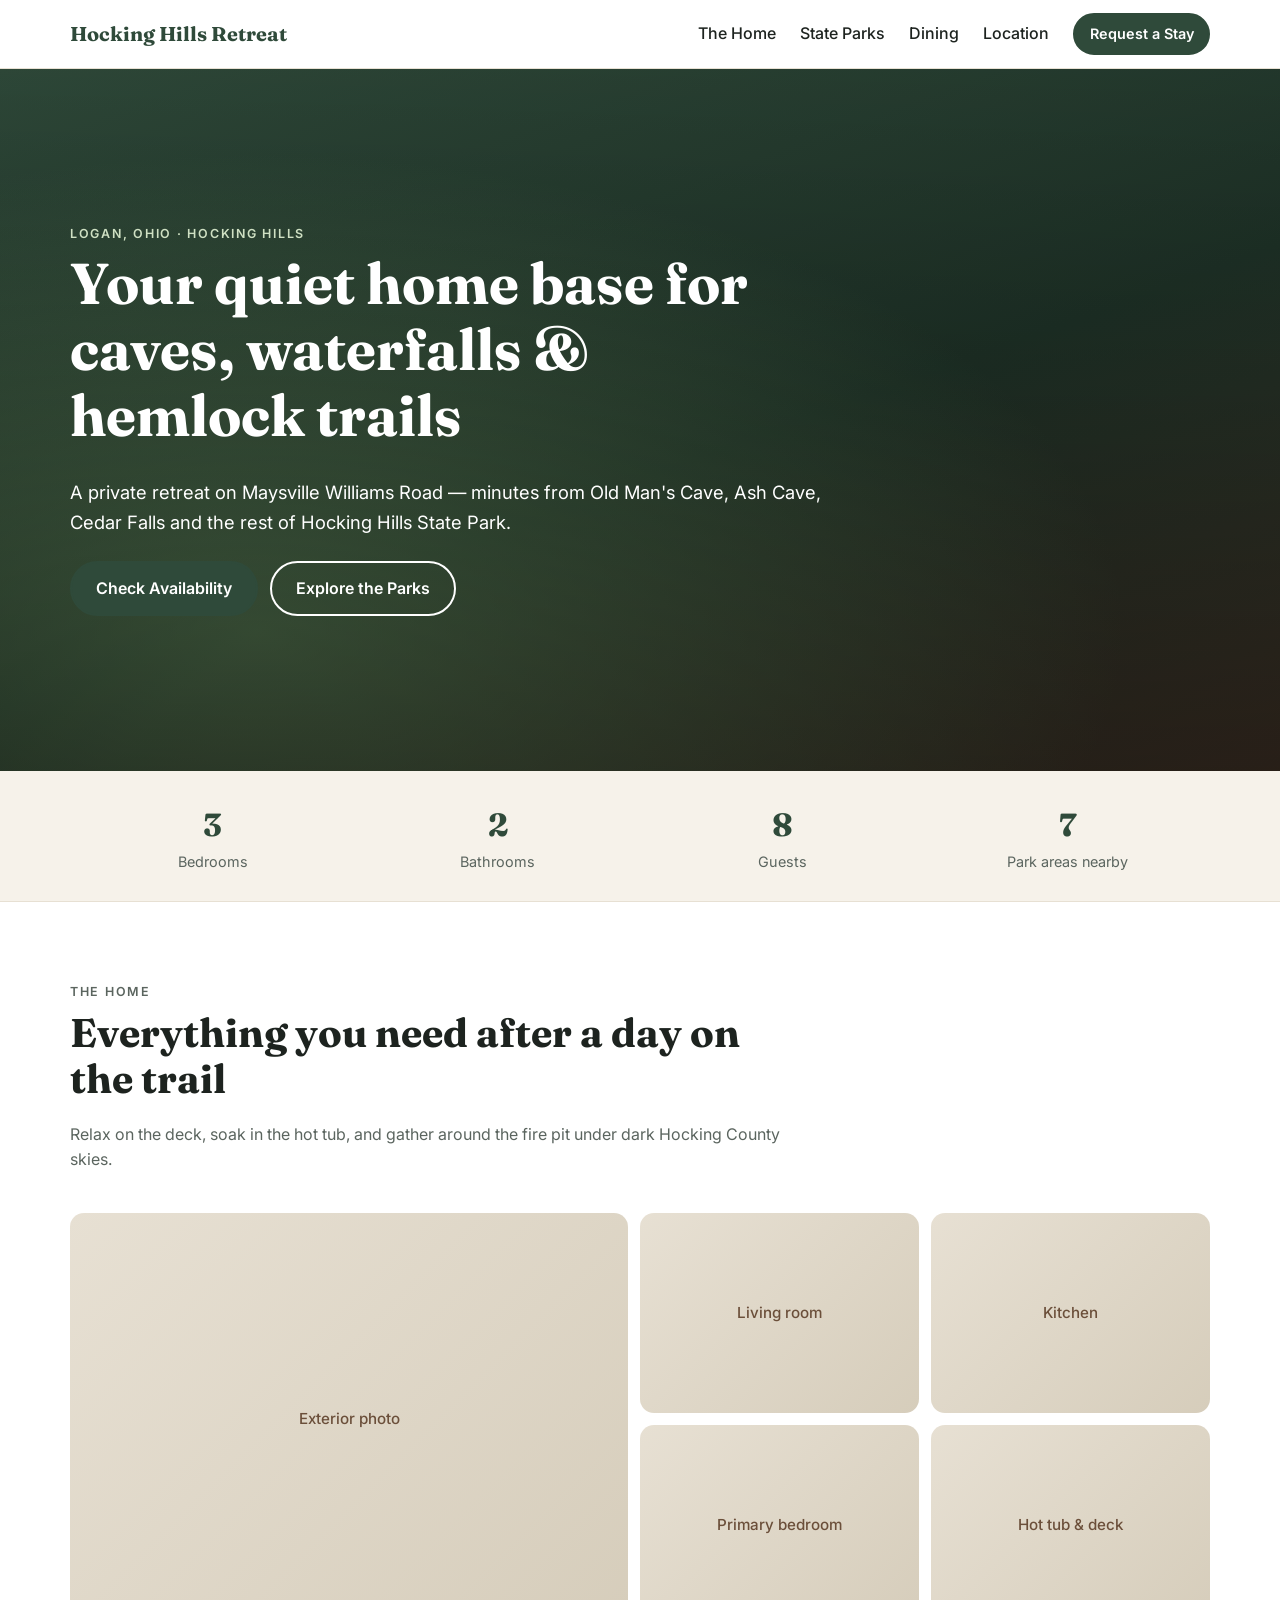
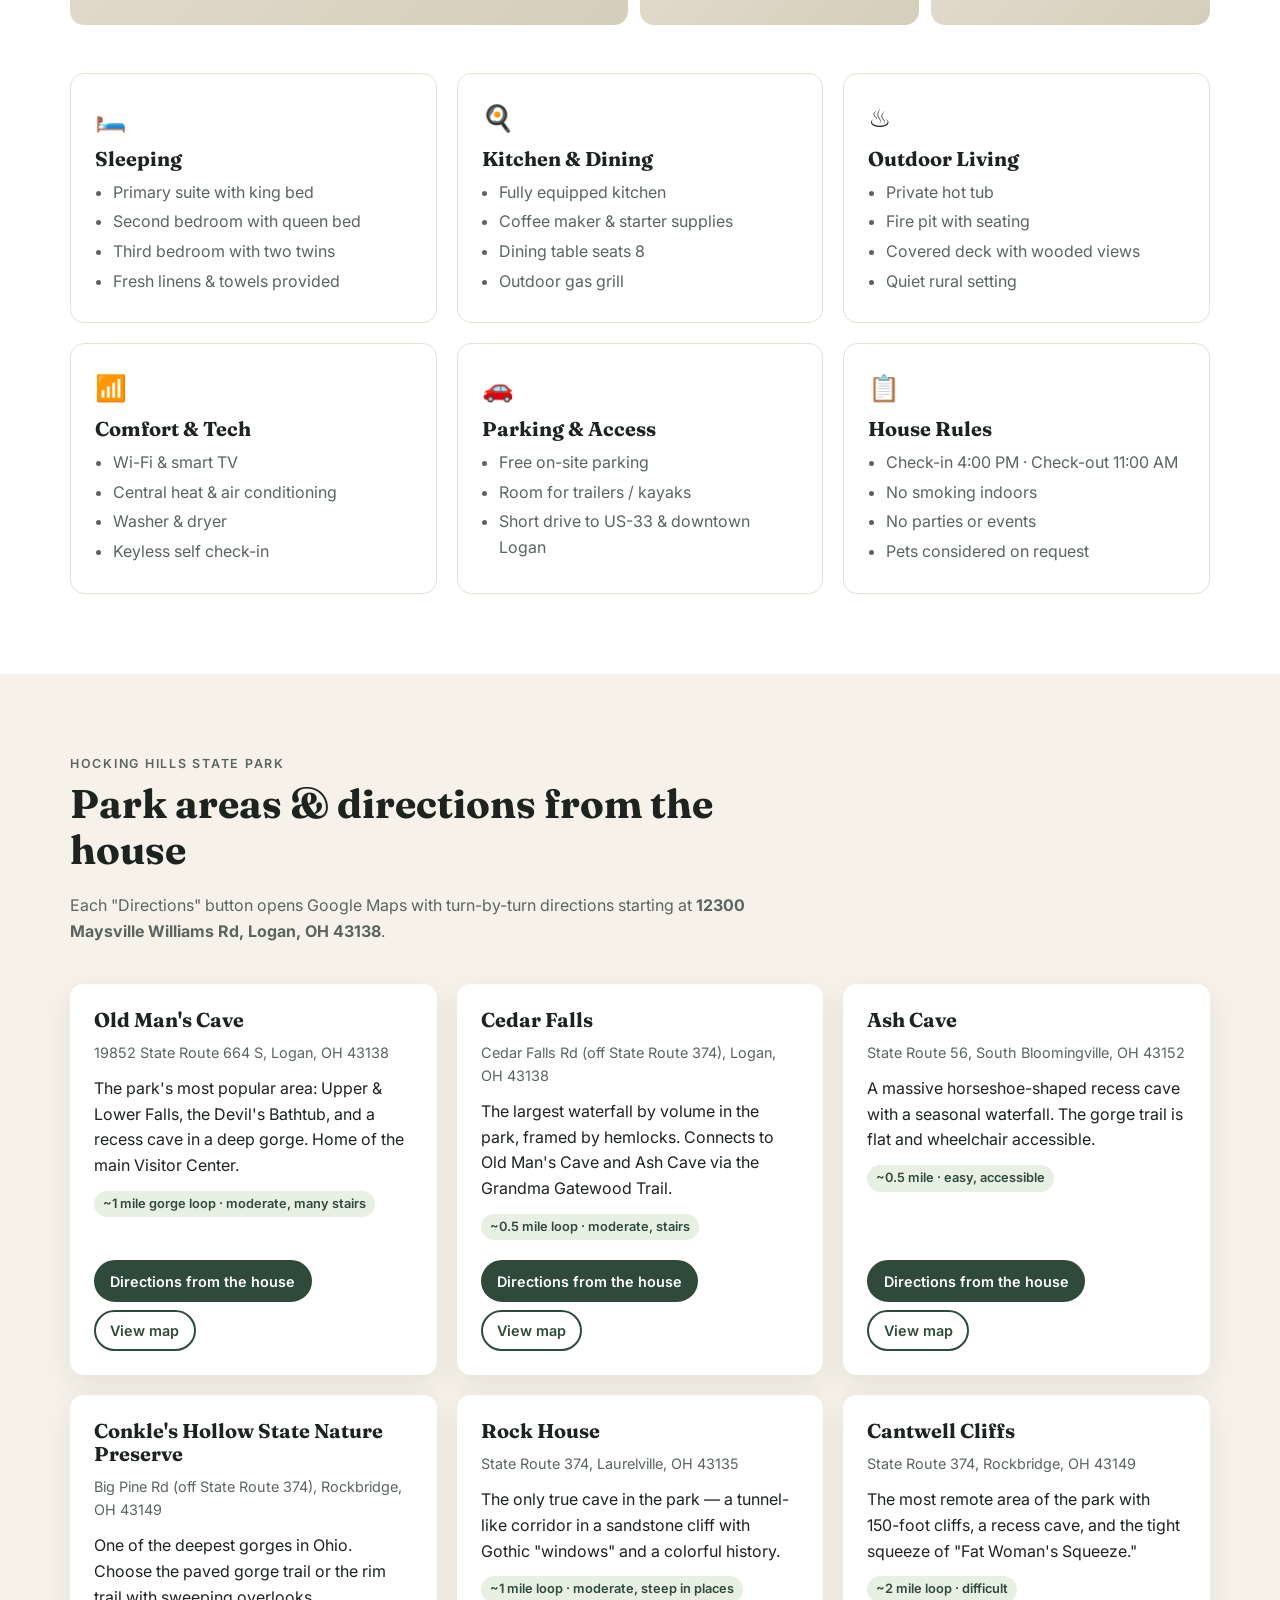
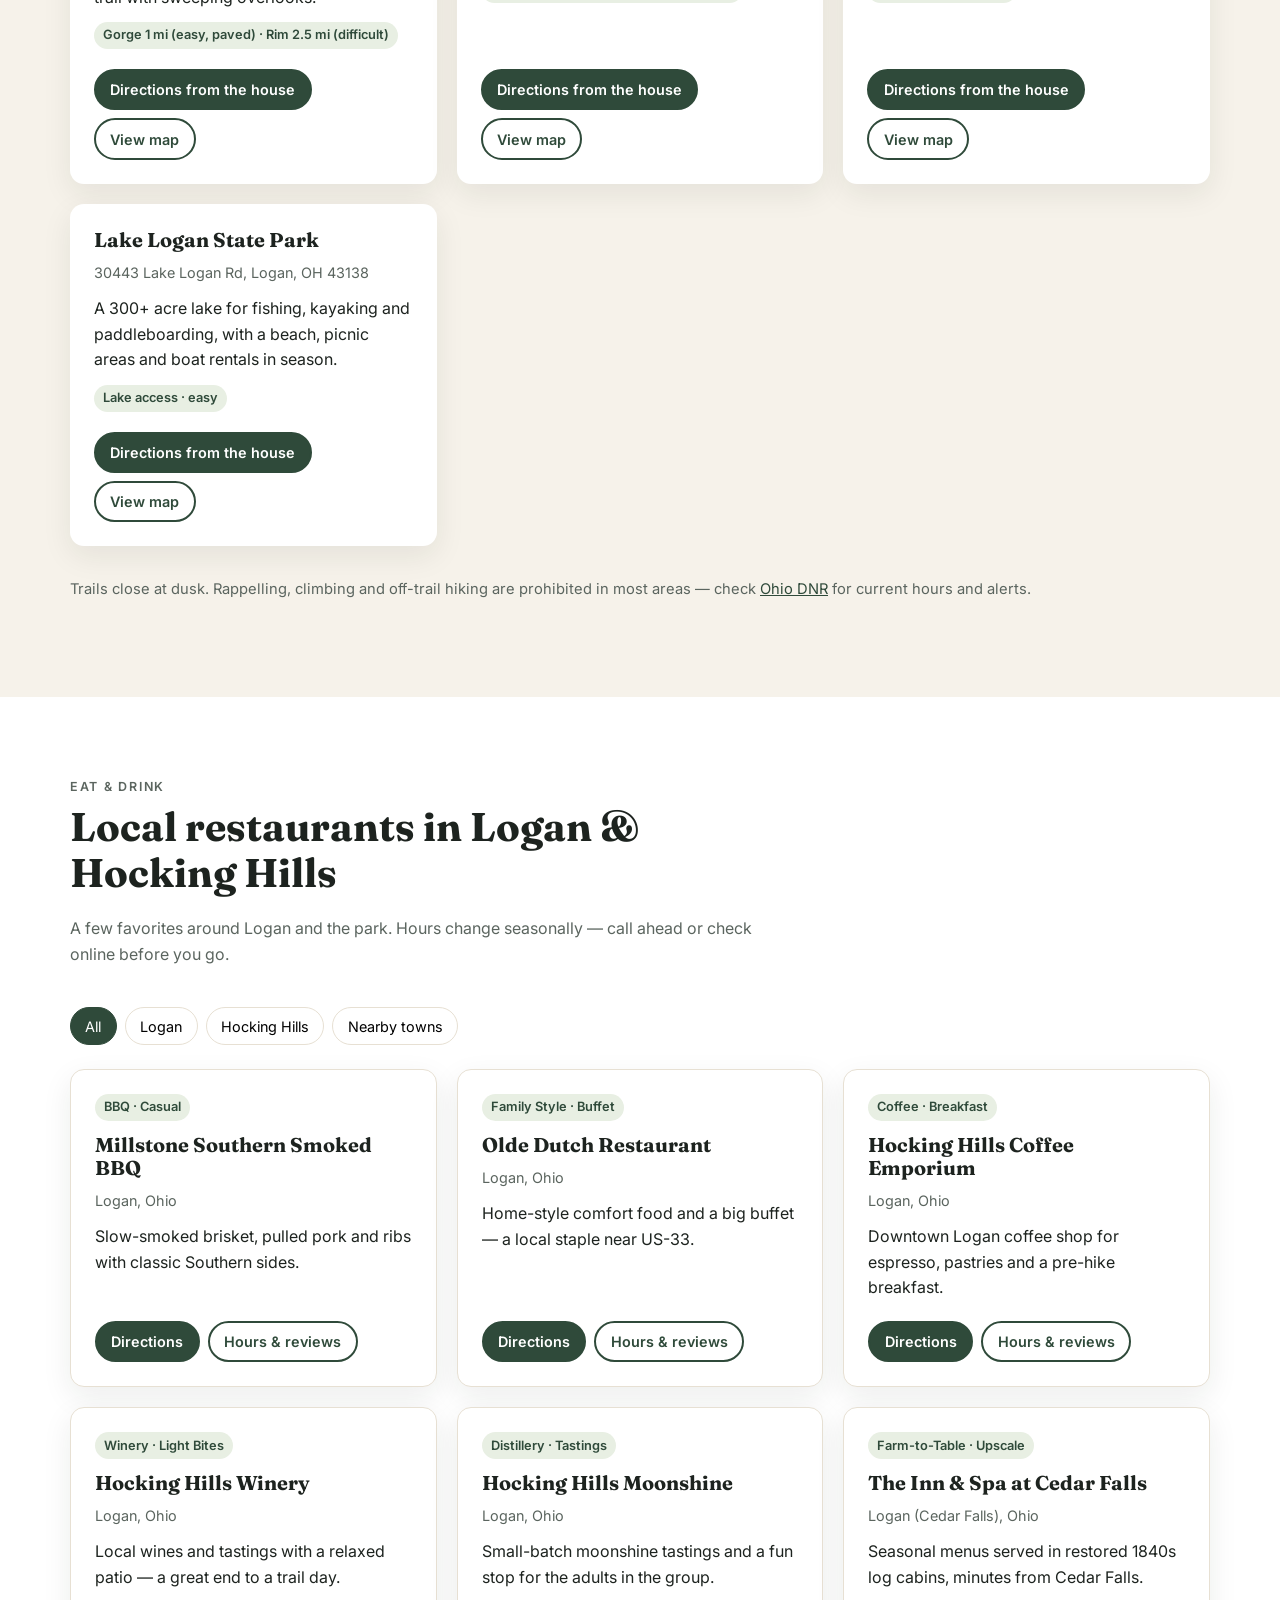
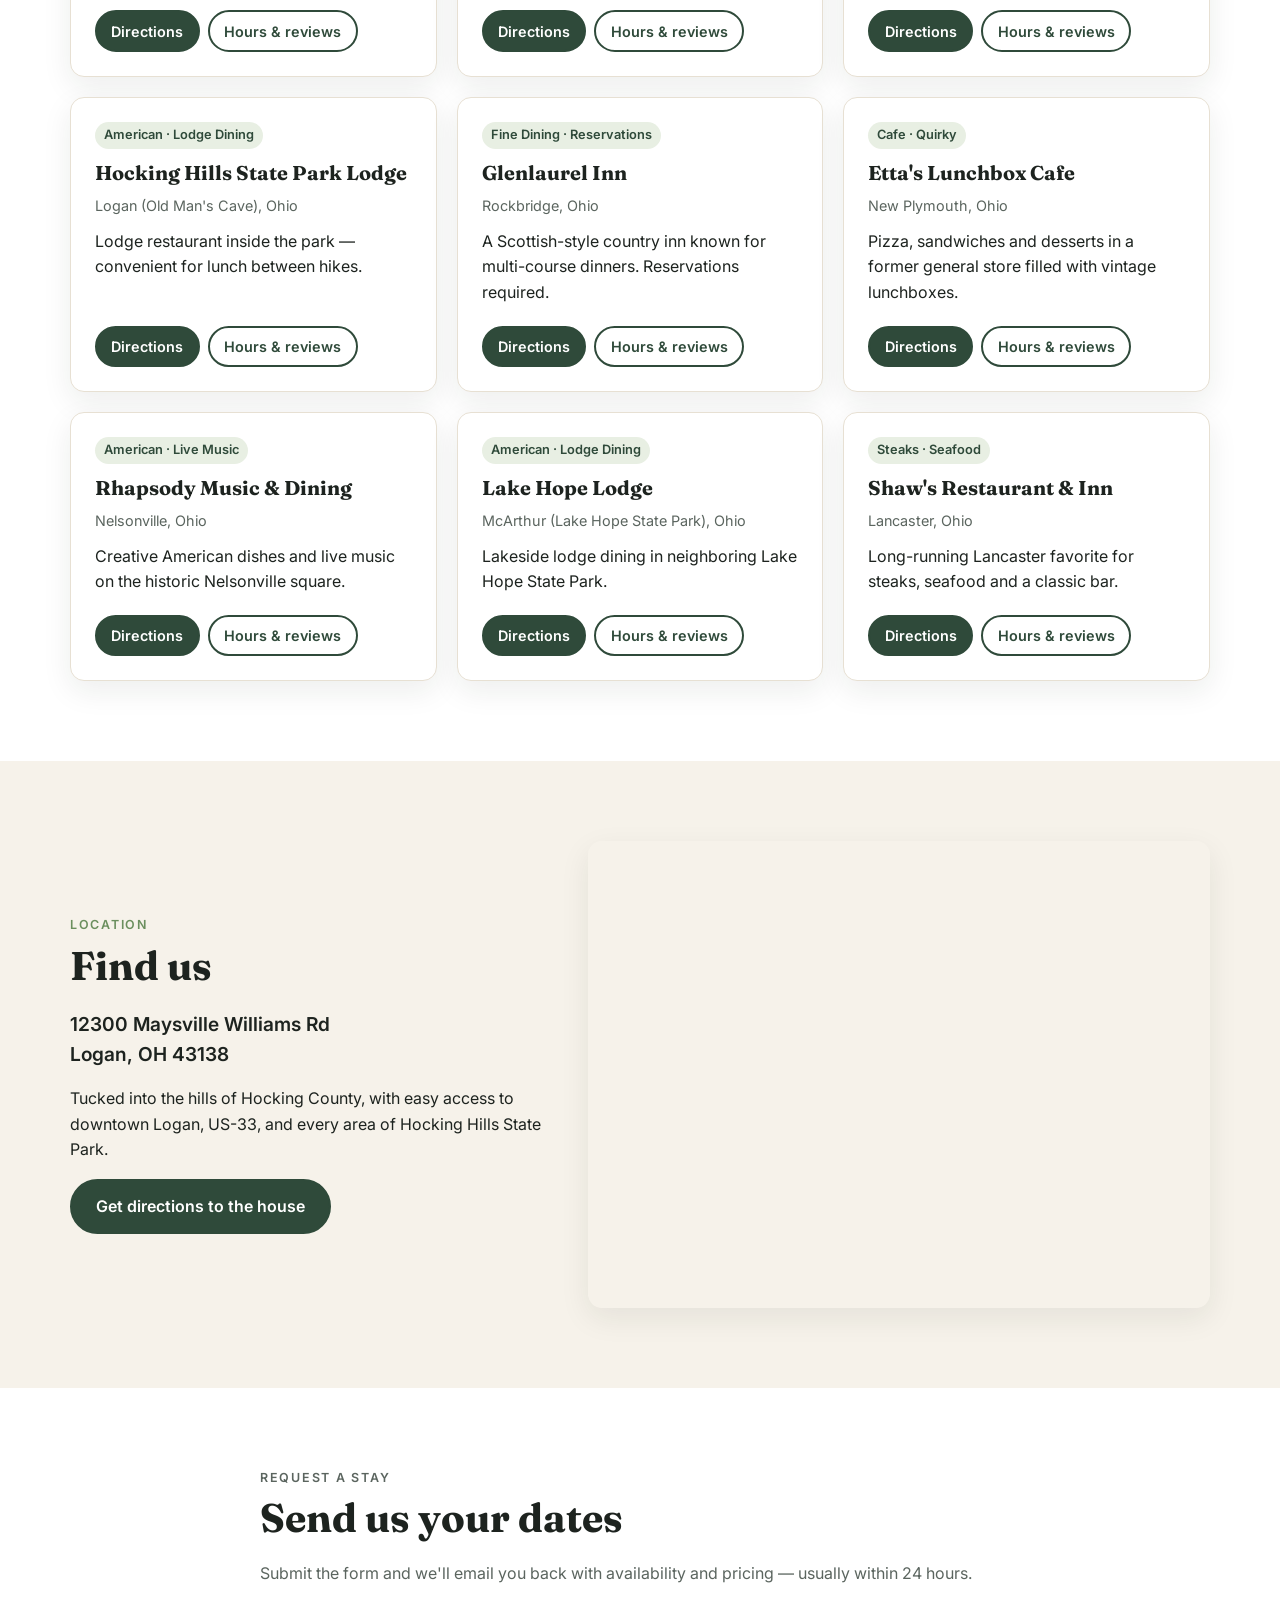
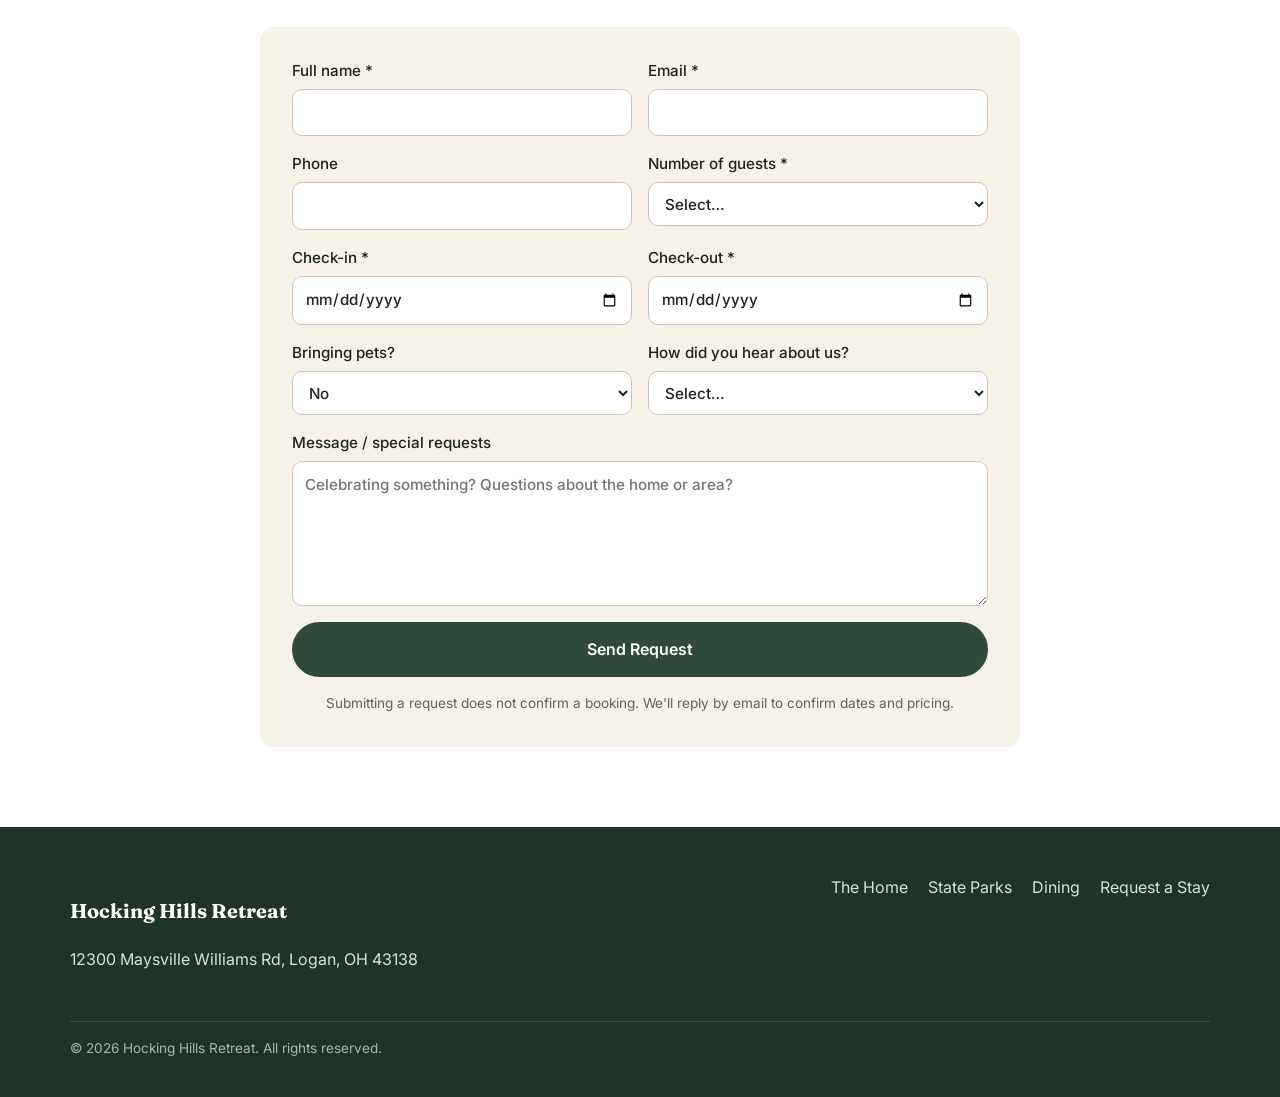
==== index.html @ 0c716efc "Build base short-term rental website for Hocking Hills home Static site with home features, email st" ====
<!DOCTYPE html>
<html lang="en">
<head>
  <meta charset="UTF-8" />
  <meta name="viewport" content="width=device-width, initial-scale=1.0" />
  <title>Hocking Hills Retreat | Short-Term Rental in Logan, Ohio</title>
  <meta name="description" content="A private short-term rental home in Logan, Ohio, minutes from Hocking Hills State Park. See home features, local restaurants, park directions, and request your stay." />
  <link rel="preconnect" href="https://fonts.googleapis.com" />
  <link rel="preconnect" href="https://fonts.gstatic.com" crossorigin />
  <link href="https://fonts.googleapis.com/css2?family=Fraunces:opsz,wght@9..144,500;9..144,700&family=Inter:wght@400;500;600&display=swap" rel="stylesheet" />
  <link rel="stylesheet" href="css/styles.css" />
</head>
<body>

  <!-- ===== Header / Nav ===== -->
  <header class="site-header">
    <div class="container nav-wrap">
      <a href="#top" class="brand">Hocking Hills Retreat</a>
      <button class="nav-toggle" aria-label="Open menu" aria-expanded="false" aria-controls="site-nav">
        <span></span><span></span><span></span>
      </button>
      <nav id="site-nav" class="site-nav">
        <a href="#features">The Home</a>
        <a href="#parks">State Parks</a>
        <a href="#dining">Dining</a>
        <a href="#location">Location</a>
        <a href="#request" class="btn btn-small">Request a Stay</a>
      </nav>
    </div>
  </header>

  <main id="top">

    <!-- ===== Hero ===== -->
    <section class="hero">
      <div class="hero-overlay"></div>
      <div class="container hero-content">
        <p class="eyebrow">Logan, Ohio &middot; Hocking Hills</p>
        <h1>Your quiet home base for caves, waterfalls &amp; hemlock trails</h1>
        <p class="lead">A private retreat on Maysville Williams Road &mdash; minutes from Old Man's Cave, Ash Cave, Cedar Falls and the rest of Hocking Hills State Park.</p>
        <div class="hero-actions">
          <a href="#request" class="btn">Check Availability</a>
          <a href="#parks" class="btn btn-outline">Explore the Parks</a>
        </div>
      </div>
    </section>

    <!-- ===== Quick Facts ===== -->
    <section class="quick-facts">
      <div class="container facts-grid">
        <div class="fact"><span class="fact-num">3</span><span class="fact-label">Bedrooms</span></div>
        <div class="fact"><span class="fact-num">2</span><span class="fact-label">Bathrooms</span></div>
        <div class="fact"><span class="fact-num">8</span><span class="fact-label">Guests</span></div>
        <div class="fact"><span class="fact-num">7</span><span class="fact-label">Park areas nearby</span></div>
      </div>
    </section>

    <!-- ===== Home Features ===== -->
    <section id="features" class="section">
      <div class="container">
        <div class="section-head">
          <p class="eyebrow">The Home</p>
          <h2>Everything you need after a day on the trail</h2>
          <p>Relax on the deck, soak in the hot tub, and gather around the fire pit under dark Hocking County skies.</p>
        </div>

        <div class="gallery">
          <figure class="gallery-item g-large"><div class="ph">Exterior photo</div></figure>
          <figure class="gallery-item"><div class="ph">Living room</div></figure>
          <figure class="gallery-item"><div class="ph">Kitchen</div></figure>
          <figure class="gallery-item"><div class="ph">Primary bedroom</div></figure>
          <figure class="gallery-item"><div class="ph">Hot tub &amp; deck</div></figure>
        </div>

        <div class="features-grid">
          <article class="feature-card">
            <div class="icon" aria-hidden="true">🛏️</div>
            <h3>Sleeping</h3>
            <ul>
              <li>Primary suite with king bed</li>
              <li>Second bedroom with queen bed</li>
              <li>Third bedroom with two twins</li>
              <li>Fresh linens &amp; towels provided</li>
            </ul>
          </article>
          <article class="feature-card">
            <div class="icon" aria-hidden="true">🍳</div>
            <h3>Kitchen &amp; Dining</h3>
            <ul>
              <li>Fully equipped kitchen</li>
              <li>Coffee maker &amp; starter supplies</li>
              <li>Dining table seats 8</li>
              <li>Outdoor gas grill</li>
            </ul>
          </article>
          <article class="feature-card">
            <div class="icon" aria-hidden="true">♨️</div>
            <h3>Outdoor Living</h3>
            <ul>
              <li>Private hot tub</li>
              <li>Fire pit with seating</li>
              <li>Covered deck with wooded views</li>
              <li>Quiet rural setting</li>
            </ul>
          </article>
          <article class="feature-card">
            <div class="icon" aria-hidden="true">📶</div>
            <h3>Comfort &amp; Tech</h3>
            <ul>
              <li>Wi-Fi &amp; smart TV</li>
              <li>Central heat &amp; air conditioning</li>
              <li>Washer &amp; dryer</li>
              <li>Keyless self check-in</li>
            </ul>
          </article>
          <article class="feature-card">
            <div class="icon" aria-hidden="true">🚗</div>
            <h3>Parking &amp; Access</h3>
            <ul>
              <li>Free on-site parking</li>
              <li>Room for trailers / kayaks</li>
              <li>Short drive to US-33 &amp; downtown Logan</li>
            </ul>
          </article>
          <article class="feature-card">
            <div class="icon" aria-hidden="true">📋</div>
            <h3>House Rules</h3>
            <ul>
              <li>Check-in 4:00 PM &middot; Check-out 11:00 AM</li>
              <li>No smoking indoors</li>
              <li>No parties or events</li>
              <li>Pets considered on request</li>
            </ul>
          </article>
        </div>
      </div>
    </section>

    <!-- ===== State Parks ===== -->
    <section id="parks" class="section section-alt">
      <div class="container">
        <div class="section-head">
          <p class="eyebrow">Hocking Hills State Park</p>
          <h2>Park areas &amp; directions from the house</h2>
          <p>Each "Directions" button opens Google Maps with turn-by-turn directions starting at <strong>12300 Maysville Williams Rd, Logan, OH 43138</strong>.</p>
        </div>

        <div class="cards-grid" id="parks-list">
          <!-- Populated by js/main.js from the PARKS list -->
        </div>

        <p class="note">Trails close at dusk. Rappelling, climbing and off-trail hiking are prohibited in most areas &mdash; check <a href="https://ohiodnr.gov/go-and-do/plan-a-visit/find-a-property/hocking-hills-state-park" target="_blank" rel="noopener">Ohio DNR</a> for current hours and alerts.</p>
      </div>
    </section>

    <!-- ===== Restaurants ===== -->
    <section id="dining" class="section">
      <div class="container">
        <div class="section-head">
          <p class="eyebrow">Eat &amp; Drink</p>
          <h2>Local restaurants in Logan &amp; Hocking Hills</h2>
          <p>A few favorites around Logan and the park. Hours change seasonally &mdash; call ahead or check online before you go.</p>
        </div>

        <div class="filter-bar" role="group" aria-label="Filter restaurants by area">
          <button class="chip active" data-filter="all">All</button>
          <button class="chip" data-filter="logan">Logan</button>
          <button class="chip" data-filter="hocking">Hocking Hills</button>
          <button class="chip" data-filter="nearby">Nearby towns</button>
        </div>

        <div class="cards-grid" id="dining-list">
          <!-- Populated by js/main.js from the RESTAURANTS list -->
        </div>
      </div>
    </section>

    <!-- ===== Location ===== -->
    <section id="location" class="section section-alt">
      <div class="container location-grid">
        <div>
          <p class="eyebrow">Location</p>
          <h2>Find us</h2>
          <address class="address">
            12300 Maysville Williams Rd<br />
            Logan, OH 43138
          </address>
          <p>Tucked into the hills of Hocking County, with easy access to downtown Logan, US-33, and every area of Hocking Hills State Park.</p>
          <a class="btn" target="_blank" rel="noopener"
             href="https://www.google.com/maps/dir/?api=1&destination=12300+Maysville+Williams+Rd,+Logan,+OH+43138">
            Get directions to the house
          </a>
        </div>
        <div class="map-wrap">
          <iframe
            title="Map of 12300 Maysville Williams Rd, Logan, OH 43138"
            src="https://maps.google.com/maps?q=12300%20Maysville%20Williams%20Rd%2C%20Logan%2C%20OH%2043138&z=12&output=embed"
            loading="lazy" referrerpolicy="no-referrer-when-downgrade" allowfullscreen></iframe>
        </div>
      </div>
    </section>

    <!-- ===== Booking Request Form ===== -->
    <section id="request" class="section">
      <div class="container narrow">
        <div class="section-head">
          <p class="eyebrow">Request a Stay</p>
          <h2>Send us your dates</h2>
          <p>Submit the form and we'll email you back with availability and pricing &mdash; usually within 24 hours.</p>
        </div>

        <!--
          Email delivery uses FormSubmit (https://formsubmit.co) — no server required.
          Replace YOUR_EMAIL@example.com below with the address that should receive requests.
          The first submission triggers a one-time confirmation email from FormSubmit to activate it.
        -->
        <form id="request-form" class="request-form"
              action="https://formsubmit.co/YOUR_EMAIL@example.com" method="POST" novalidate>
          <input type="hidden" name="_subject" value="New stay request — Hocking Hills Retreat" />
          <input type="hidden" name="_template" value="table" />
          <input type="hidden" name="_captcha" value="true" />
          <input type="hidden" name="_next" id="next-url" value="" />
          <input type="text" name="_honey" class="honey" tabindex="-1" autocomplete="off" aria-hidden="true" />

          <div class="form-row">
            <label>Full name *
              <input type="text" name="name" required autocomplete="name" />
            </label>
            <label>Email *
              <input type="email" name="email" required autocomplete="email" />
            </label>
          </div>

          <div class="form-row">
            <label>Phone
              <input type="tel" name="phone" autocomplete="tel" />
            </label>
            <label>Number of guests *
              <select name="guests" required>
                <option value="">Select…</option>
                <option>1</option><option>2</option><option>3</option><option>4</option>
                <option>5</option><option>6</option><option>7</option><option>8</option>
              </select>
            </label>
          </div>

          <div class="form-row">
            <label>Check-in *
              <input type="date" name="check_in" id="check-in" required />
            </label>
            <label>Check-out *
              <input type="date" name="check_out" id="check-out" required />
            </label>
          </div>

          <div class="form-row">
            <label>Bringing pets?
              <select name="pets">
                <option>No</option>
                <option>Yes</option>
              </select>
            </label>
            <label>How did you hear about us?
              <select name="referral">
                <option value="">Select…</option>
                <option>Airbnb</option>
                <option>VRBO</option>
                <option>Google</option>
                <option>Friend / family</option>
                <option>Returning guest</option>
                <option>Other</option>
              </select>
            </label>
          </div>

          <label>Message / special requests
            <textarea name="message" rows="5" placeholder="Celebrating something? Questions about the home or area?"></textarea>
          </label>

          <p class="form-error" id="form-error" role="alert" hidden></p>
          <button type="submit" class="btn btn-block">Send Request</button>
          <p class="form-fine">Submitting a request does not confirm a booking. We'll reply by email to confirm dates and pricing.</p>
        </form>
      </div>
    </section>

  </main>

  <footer class="site-footer">
    <div class="container footer-grid">
      <div>
        <p class="brand">Hocking Hills Retreat</p>
        <p>12300 Maysville Williams Rd, Logan, OH 43138</p>
      </div>
      <div class="footer-links">
        <a href="#features">The Home</a>
        <a href="#parks">State Parks</a>
        <a href="#dining">Dining</a>
        <a href="#request">Request a Stay</a>
      </div>
    </div>
    <p class="copyright container">&copy; <span id="year"></span> Hocking Hills Retreat. All rights reserved.</p>
  </footer>

  <script src="js/main.js"></script>
</body>
</html>
---- css/styles.css ----
/* ==========================================================
   Hocking Hills Retreat — styles
   ========================================================== */
:root {
  --forest: #2f4a3a;
  --forest-dark: #1f3328;
  --moss: #6b8f5e;
  --sand: #f6f2ea;
  --stone: #e7e0d3;
  --bark: #6b4f3a;
  --ink: #1d231f;
  --muted: #5b655f;
  --white: #ffffff;
  --radius: 14px;
  --shadow: 0 10px 30px rgba(20, 35, 25, 0.08);
  --font-head: 'Fraunces', Georgia, serif;
  --font-body: 'Inter', system-ui, -apple-system, Segoe UI, Roboto, sans-serif;
}

*, *::before, *::after { box-sizing: border-box; }
html { scroll-behavior: smooth; scroll-padding-top: 76px; }
body {
  margin: 0;
  font-family: var(--font-body);
  color: var(--ink);
  background: var(--white);
  line-height: 1.6;
  -webkit-font-smoothing: antialiased;
}
img { max-width: 100%; display: block; }
a { color: var(--forest); }
h1, h2, h3 { font-family: var(--font-head); line-height: 1.15; margin: 0 0 0.5em; }
h1 { font-size: clamp(2.1rem, 5vw, 3.6rem); }
h2 { font-size: clamp(1.7rem, 3.5vw, 2.5rem); }
h3 { font-size: 1.25rem; }
[hidden] { display: none !important; }

.container { width: min(1140px, 100% - 32px); margin-inline: auto; }
.narrow { width: min(760px, 100% - 32px); }

.eyebrow {
  text-transform: uppercase;
  letter-spacing: 0.14em;
  font-size: 0.78rem;
  font-weight: 600;
  color: var(--moss);
  margin: 0 0 0.6em;
}
.lead { font-size: 1.15rem; }

/* ---------- Buttons ---------- */
.btn {
  display: inline-block;
  background: var(--forest);
  color: var(--white);
  border: 2px solid var(--forest);
  padding: 0.8em 1.5em;
  border-radius: 999px;
  font-weight: 600;
  text-decoration: none;
  cursor: pointer;
  font: inherit;
  font-weight: 600;
  transition: background 0.2s, color 0.2s, transform 0.2s;
}
.btn:hover { background: var(--forest-dark); border-color: var(--forest-dark); transform: translateY(-1px); }
.btn-outline { background: transparent; color: var(--forest); }
.btn-outline:hover { background: var(--forest); color: var(--white); }
.btn-small { padding: 0.5em 1em; font-size: 0.9rem; }
.btn-block { width: 100%; }

/* ---------- Header ---------- */
.site-header {
  position: sticky;
  top: 0;
  z-index: 50;
  background: rgba(255, 255, 255, 0.95);
  backdrop-filter: blur(8px);
  border-bottom: 1px solid var(--stone);
}
.nav-wrap { display: flex; align-items: center; justify-content: space-between; height: 68px; }
.brand { font-family: var(--font-head); font-weight: 700; font-size: 1.25rem; color: var(--forest); text-decoration: none; }
.site-nav { display: flex; align-items: center; gap: 1.5rem; }
.site-nav a:not(.btn) { color: var(--ink); text-decoration: none; font-weight: 500; }
.site-nav a:not(.btn):hover { color: var(--moss); }
.site-nav .btn { color: var(--white); }

.nav-toggle { display: none; background: none; border: 0; padding: 8px; cursor: pointer; }
.nav-toggle span { display: block; width: 24px; height: 2px; background: var(--ink); margin: 5px 0; }

/* ---------- Hero ---------- */
.hero {
  position: relative;
  min-height: 78vh;
  display: flex;
  align-items: center;
  color: var(--white);
  /* Replace with a real photo: background-image: url('../images/hero.jpg'); */
  background:
    radial-gradient(ellipse at 20% 80%, rgba(107, 143, 94, 0.55), transparent 60%),
    linear-gradient(160deg, #2f4a3a 0%, #1f3328 55%, #3d2f24 100%);
  background-size: cover;
  background-position: center;
}
.hero-overlay { position: absolute; inset: 0; background: linear-gradient(to top, rgba(0,0,0,0.35), rgba(0,0,0,0.05)); }
.hero-content { position: relative; padding: 5rem 0; max-width: 760px; margin-left: max(16px, calc((100% - 1140px) / 2)); }
.hero .eyebrow { color: #cfe0c3; }
.hero-actions { display: flex; flex-wrap: wrap; gap: 0.75rem; margin-top: 1.5rem; }
.hero .btn-outline { color: var(--white); border-color: var(--white); }
.hero .btn-outline:hover { background: var(--white); color: var(--forest); }

/* ---------- Quick facts ---------- */
.quick-facts { background: var(--sand); border-bottom: 1px solid var(--stone); }
.facts-grid { display: grid; grid-template-columns: repeat(4, 1fr); text-align: center; padding: 1.75rem 0; }
.fact { display: flex; flex-direction: column; }
.fact-num { font-family: var(--font-head); font-size: 2rem; font-weight: 700; color: var(--forest); }
.fact-label { color: var(--muted); font-size: 0.9rem; }

/* ---------- Sections ---------- */
.section { padding: 5rem 0; }
.section-alt { background: var(--sand); }
.section-head { max-width: 720px; margin-bottom: 2.5rem; }
.section-head p { color: var(--muted); }

/* ---------- Gallery ---------- */
.gallery {
  display: grid;
  grid-template-columns: 2fr 1fr 1fr;
  grid-template-rows: 200px 200px;
  gap: 12px;
  margin-bottom: 3rem;
}
.gallery-item { margin: 0; border-radius: var(--radius); overflow: hidden; }
.gallery-item img { width: 100%; height: 100%; object-fit: cover; }
.g-large { grid-row: span 2; }
.ph {
  height: 100%;
  display: grid;
  place-items: center;
  background: linear-gradient(135deg, var(--stone), #d6cdbb);
  color: var(--bark);
  font-weight: 500;
  font-size: 0.95rem;
}

/* ---------- Features ---------- */
.features-grid { display: grid; grid-template-columns: repeat(3, 1fr); gap: 1.25rem; }
.feature-card {
  background: var(--white);
  border: 1px solid var(--stone);
  border-radius: var(--radius);
  padding: 1.5rem;
}
.feature-card .icon { font-size: 1.6rem; margin-bottom: 0.5rem; }
.feature-card ul { margin: 0; padding-left: 1.1rem; color: var(--muted); }
.feature-card li { margin: 0.25rem 0; }

/* ---------- Cards (parks + dining) ---------- */
.cards-grid { display: grid; grid-template-columns: repeat(auto-fill, minmax(300px, 1fr)); gap: 1.25rem; }
.card {
  background: var(--white);
  border-radius: var(--radius);
  padding: 1.5rem;
  box-shadow: var(--shadow);
  display: flex;
  flex-direction: column;
}
.card p { margin: 0 0 0.75rem; }
.card-meta { color: var(--muted); font-size: 0.9rem; }
.card-tag {
  align-self: flex-start;
  background: #e8efe3;
  color: var(--forest);
  font-size: 0.8rem;
  font-weight: 600;
  padding: 0.25em 0.7em;
  border-radius: 999px;
}
.card-actions { margin-top: auto; display: flex; flex-wrap: wrap; gap: 0.5rem; padding-top: 0.5rem; }
#dining .card { border: 1px solid var(--stone); }
.note { margin-top: 2rem; color: var(--muted); font-size: 0.92rem; }

/* ---------- Filter chips ---------- */
.filter-bar { display: flex; flex-wrap: wrap; gap: 0.5rem; margin-bottom: 1.5rem; }
.chip {
  font: inherit;
  font-size: 0.9rem;
  padding: 0.45em 1em;
  border-radius: 999px;
  border: 1px solid var(--stone);
  background: var(--white);
  cursor: pointer;
}
.chip.active, .chip:hover { background: var(--forest); color: var(--white); border-color: var(--forest); }

/* ---------- Location ---------- */
.location-grid { display: grid; grid-template-columns: 1fr 1.3fr; gap: 2.5rem; align-items: center; }
.address { font-style: normal; font-size: 1.2rem; font-weight: 600; margin-bottom: 1rem; }
.map-wrap { border-radius: var(--radius); overflow: hidden; box-shadow: var(--shadow); aspect-ratio: 4 / 3; }
.map-wrap iframe { width: 100%; height: 100%; border: 0; }

/* ---------- Form ---------- */
.request-form {
  background: var(--sand);
  padding: 2rem;
  border-radius: var(--radius);
  display: grid;
  gap: 1rem;
}
.form-row { display: grid; grid-template-columns: 1fr 1fr; gap: 1rem; }
.request-form label { display: flex; flex-direction: column; gap: 0.35rem; font-weight: 500; font-size: 0.95rem; }
.request-form input,
.request-form select,
.request-form textarea {
  font: inherit;
  padding: 0.7em 0.8em;
  border: 1px solid #cfc6b5;
  border-radius: 10px;
  background: var(--white);
  color: var(--ink);
}
.request-form input:focus,
.request-form select:focus,
.request-form textarea:focus { outline: 2px solid var(--moss); outline-offset: 1px; border-color: var(--moss); }
.honey { position: absolute; left: -9999px; }
.form-error { background: #fbe9e7; color: #8a2a1a; padding: 0.75em 1em; border-radius: 10px; margin: 0; }
.form-fine { color: var(--muted); font-size: 0.85rem; margin: 0; text-align: center; }

/* ---------- Thank-you page ---------- */
.thanks { min-height: 100vh; display: grid; place-items: center; text-align: center; background: var(--sand); padding: 2rem 0; }

/* ---------- Footer ---------- */
.site-footer { background: var(--forest-dark); color: #d9e2d5; padding: 3rem 0 1.5rem; }
.site-footer .brand { color: var(--white); }
.footer-grid { display: flex; justify-content: space-between; flex-wrap: wrap; gap: 1.5rem; }
.footer-links { display: flex; flex-wrap: wrap; gap: 1.25rem; }
.footer-links a { color: #d9e2d5; text-decoration: none; }
.footer-links a:hover { color: var(--white); }
.copyright { border-top: 1px solid rgba(255,255,255,0.12); margin-top: 2rem; padding-top: 1rem; font-size: 0.85rem; color: #a9b8a3; }

/* ---------- Responsive ---------- */
@media (max-width: 900px) {
  .features-grid { grid-template-columns: repeat(2, 1fr); }
  .location-grid { grid-template-columns: 1fr; }
}
@media (max-width: 720px) {
  .nav-toggle { display: block; }
  .site-nav {
    position: absolute;
    top: 68px; left: 0; right: 0;
    flex-direction: column;
    align-items: stretch;
    gap: 0;
    background: var(--white);
    border-bottom: 1px solid var(--stone);
    display: none;
    padding: 0.5rem 16px 1rem;
  }
  .site-nav.open { display: flex; }
  .site-nav a:not(.btn) { padding: 0.75rem 0; border-bottom: 1px solid var(--stone); }
  .site-nav .btn { margin-top: 0.75rem; text-align: center; }
  .facts-grid { grid-template-columns: repeat(2, 1fr); gap: 1rem; }
  .gallery { grid-template-columns: 1fr 1fr; grid-template-rows: 220px 140px 140px; }
  .g-large { grid-column: span 2; grid-row: auto; }
  .features-grid { grid-template-columns: 1fr; }
  .form-row { grid-template-columns: 1fr; }
  .request-form { padding: 1.25rem; }
  .section { padding: 3.5rem 0; }
}
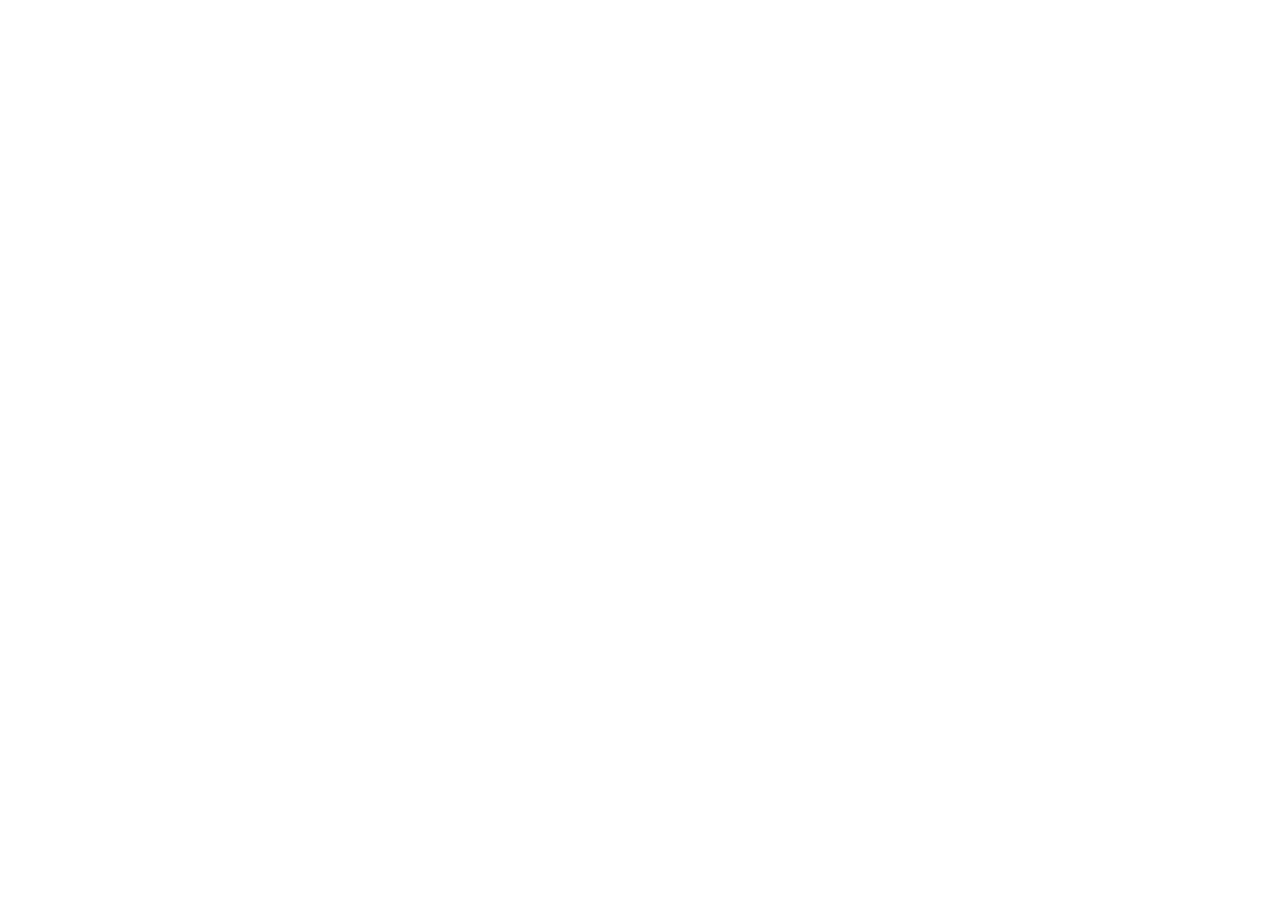
==== commit 6d15bc07: "Configure site for HTTPS Redirect http visitors to https, add upgrade-insecure-requests, and add HTT" ====
--- a/index.html
+++ b/index.html
@@ -3,6 +3,14 @@
 <head>
   <meta charset="UTF-8" />
   <meta name="viewport" content="width=device-width, initial-scale=1.0" />
+  <meta http-equiv="Content-Security-Policy" content="upgrade-insecure-requests" />
+  <meta name="referrer" content="strict-origin-when-cross-origin" />
+  <script>
+    // Send visitors to the HTTPS version (skipped for local previews).
+    if (location.protocol === 'http:' && !/^(localhost|127\.0\.0\.1|\[::1\])$/.test(location.hostname)) {
+      location.replace('https://' + location.host + location.pathname + location.search + location.hash);
+    }
+  </script>
   <title>Hocking Hills Retreat | Short-Term Rental in Logan, Ohio</title>
   <meta name="description" content="A private short-term rental home in Logan, Ohio, minutes from Hocking Hills State Park. See home features, local restaurants, park directions, and request your stay." />
   <link rel="preconnect" href="https://fonts.googleapis.com" />
